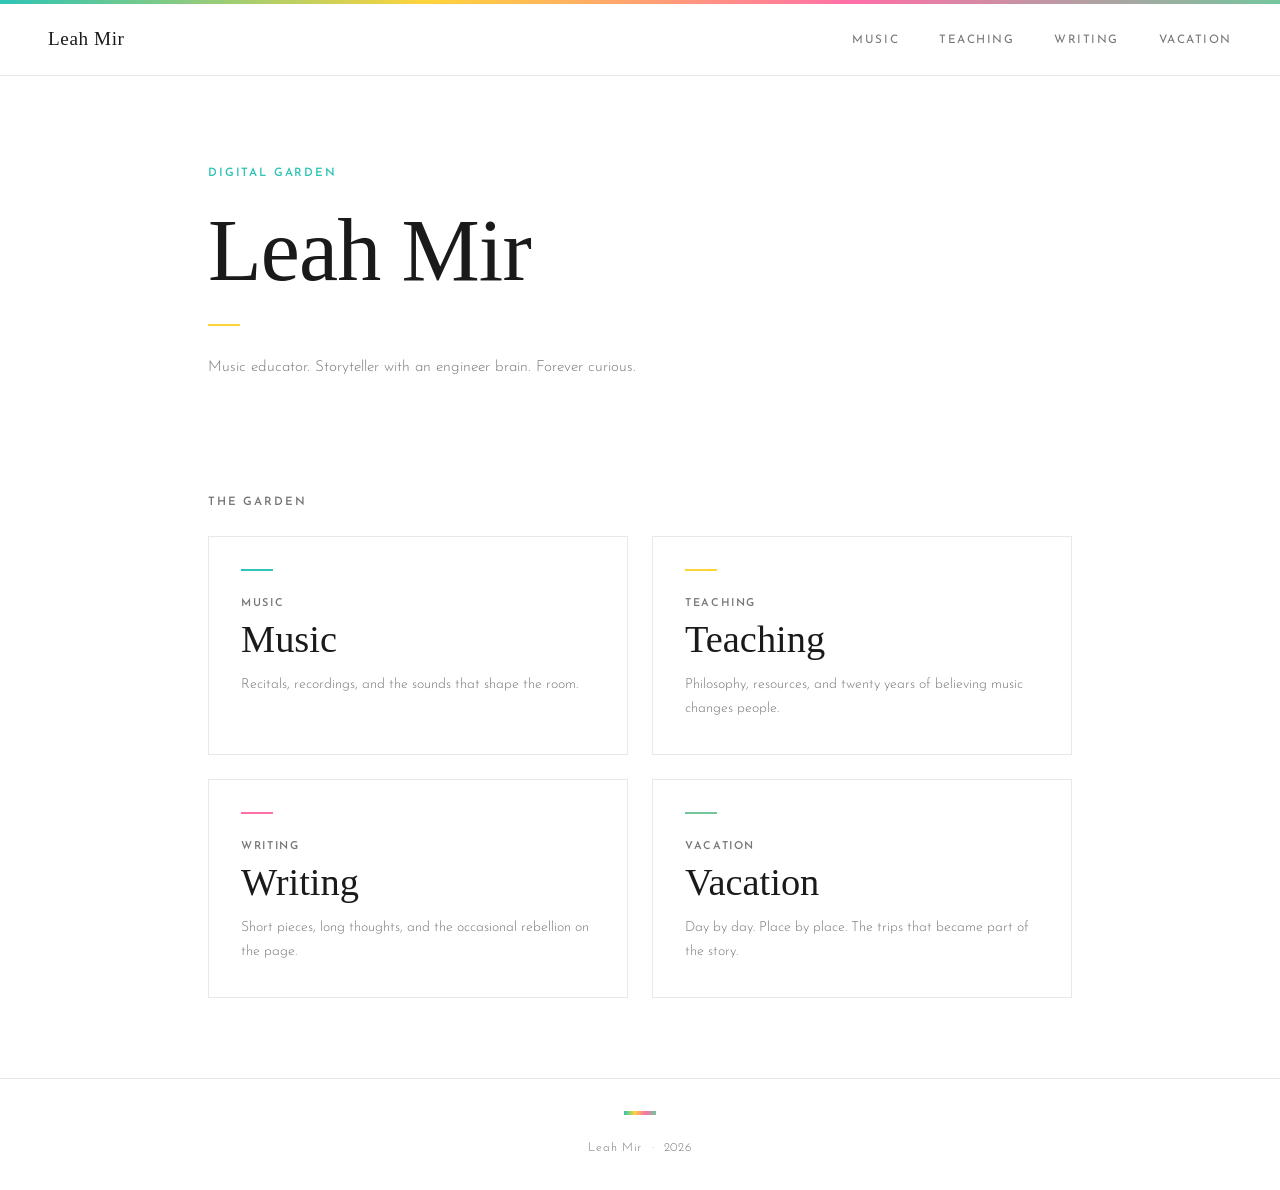
==== index.html @ bf8323f6 "Add files via upload" ====
<!DOCTYPE html>
<html lang="en">
<head>
  <meta charset="UTF-8">
  <meta name="viewport" content="width=device-width, initial-scale=1.0">
  <title>Leah Mir</title>
  <meta name="description" content="Leah Mir — Music educator, storyteller, digital garden.">
  <link rel="stylesheet" href="style.css">
</head>
<body>

  <!-- Gradient bar (Turquoise → Yellow → Pink → Green) -->
  <div class="gradient-bar"></div>

  <!-- Navigation — built from site-config.js -->
  <nav class="site-nav">
    <a href="index.html" class="site-nav__logo">Leah Mir</a>
    <ul class="site-nav__links" id="nav-links"></ul>
  </nav>

  <!-- Hero -->
  <main class="page-wrap">
    <section class="hero">
      <p class="hero__eyebrow">Digital Garden</p>
      <h1 class="hero__name" id="hero-name"></h1>
      <span class="yellow-rule" style="margin-top:1.75rem;"></span>
      <p class="hero__tagline" id="hero-tagline"></p>
    </section>

    <!-- Section cards — built from site-config.js -->
    <p class="sections-label">The Garden</p>
    <div class="section-grid" id="section-grid"></div>
  </main>

  <!-- Footer -->
  <footer class="site-footer">
    <div class="gradient-bar"></div>
    <p style="margin-top:1.5rem;">Leah Mir &nbsp;&middot;&nbsp; <span id="footer-year"></span></p>
  </footer>

  <!-- Site config must load before the inline script runs -->
  <script src="site-config.js"></script>
  <script>
    (function () {
      const { name, tagline, sections } = SITE_CONFIG;

      // Hero
      document.getElementById('hero-name').textContent    = name;
      document.getElementById('hero-tagline').textContent = tagline;
      document.getElementById('footer-year').textContent  = new Date().getFullYear();

      // Navigation
      const navEl = document.getElementById('nav-links');
      sections.forEach(function (s) {
        var li = document.createElement('li');
        var a  = document.createElement('a');
        a.href        = s.href;
        a.textContent = s.title;
        li.appendChild(a);
        navEl.appendChild(li);
      });

      // Section cards
      var gridEl = document.getElementById('section-grid');
      sections.forEach(function (s) {
        var card = document.createElement('a');
        card.href      = s.href;
        card.className = 'section-card';
        card.innerHTML =
          '<span class="section-card__bar" style="background:' + s.accent + '"></span>' +
          '<p class="section-card__label">' + s.title + '</p>' +
          '<h2 class="section-card__title">' + s.title + '</h2>' +
          '<p class="section-card__desc">' + s.description + '</p>';
        gridEl.appendChild(card);
      });
    })();
  </script>

</body>
</html>
---- style.css ----
/* ============================================================
   LEAH MIR — DIGITAL GARDEN
   "White space does the work; color is the rebellion."
   ============================================================ */

@import url('https://fonts.googleapis.com/css2?family=Cormorant+Garant:ital,wght@0,400;0,500;1,400;1,500&family=Josefin+Sans:wght@300;400;600&display=swap');

/* --- Variables --- */
:root {
  --turquoise: #2EC4B6;
  --yellow:    #FFD43B;
  --pink:      #FF6FA8;
  --green:     #74C69D;
  --white:     #FFFFFF;
  --gray-100:  #F6F6F6;
  --gray-200:  #E8E8E8;
  --gray-400:  #AAAAAA;
  --text:      #1A1A1A;
  --text-muted:#777777;
}

/* --- Reset --- */
*, *::before, *::after { box-sizing: border-box; margin: 0; padding: 0; }
img { max-width: 100%; display: block; }
a   { text-decoration: none; color: inherit; }
ul  { list-style: none; }

/* --- Base --- */
body {
  font-family: 'Josefin Sans', sans-serif;
  font-weight: 300;
  color: var(--text);
  background: var(--white);
  line-height: 1.6;
}

/* ============================================================
   SHARED COMPONENTS
   ============================================================ */

/* Gradient bar — top and bottom of every page */
.gradient-bar {
  height: 4px;
  background: linear-gradient(to right, var(--turquoise), var(--yellow), var(--pink), var(--green));
  width: 100%;
  display: block;
}

/* Yellow rule — section divider, 32px wide per brand brief */
.yellow-rule {
  width: 32px;
  height: 2px;
  background: var(--yellow);
  display: block;
}

/* Navigation */
.site-nav {
  padding: 1.25rem 3rem;
  display: flex;
  justify-content: space-between;
  align-items: center;
  border-bottom: 1px solid var(--gray-200);
}

.site-nav__logo {
  font-family: 'Cormorant Garant', serif;
  font-size: 1.2rem;
  font-weight: 400;
  letter-spacing: 0.03em;
  color: var(--text);
}

.site-nav__links {
  display: flex;
  gap: 2.5rem;
}

.site-nav__links a {
  font-size: 0.73rem;
  font-weight: 400;
  letter-spacing: 0.13em;
  text-transform: uppercase;
  color: var(--text-muted);
  transition: color 0.2s;
}

.site-nav__links a:hover,
.site-nav__links a.active {
  color: var(--turquoise);
}

/* Page wrapper */
.page-wrap {
  max-width: 960px;
  margin: 0 auto;
  padding: 0 3rem;
}

/* Footer */
.site-footer {
  border-top: 1px solid var(--gray-200);
  padding: 2rem 3rem;
  text-align: center;
  font-size: 0.75rem;
  color: var(--text-muted);
  letter-spacing: 0.06em;
}

.site-footer .gradient-bar {
  width: 32px;
  margin: 0 auto 1.5rem;
}

/* ============================================================
   INDEX PAGE — HERO + SECTION GRID
   ============================================================ */

.hero {
  padding: 5.5rem 0 4rem;
}

.hero__eyebrow {
  font-size: 0.72rem;
  font-weight: 600;
  letter-spacing: 0.16em;
  text-transform: uppercase;
  color: var(--turquoise);
  margin-bottom: 1.5rem;
}

.hero__name {
  font-family: 'Cormorant Garant', serif;
  font-size: 5.5rem;
  font-weight: 400;
  line-height: 1.02;
  letter-spacing: -0.01em;
}

.hero__tagline {
  font-size: 0.95rem;
  font-weight: 300;
  color: var(--text-muted);
  max-width: 460px;
  line-height: 1.8;
  margin-top: 1.75rem;
}

.sections-label {
  font-size: 0.72rem;
  font-weight: 600;
  letter-spacing: 0.16em;
  text-transform: uppercase;
  color: var(--text-muted);
  margin: 3rem 0 1.5rem;
}

.section-grid {
  display: grid;
  grid-template-columns: repeat(2, 1fr);
  gap: 1.5rem;
  padding-bottom: 5rem;
}

.section-card {
  display: block;
  border: 1px solid var(--gray-200);
  padding: 2rem;
  color: var(--text);
  transition: border-color 0.25s ease, box-shadow 0.25s ease;
}

.section-card:hover {
  border-color: var(--turquoise);
  box-shadow: 0 2px 18px rgba(46, 196, 182, 0.08);
}

.section-card__bar {
  display: block;
  width: 32px;
  height: 2px;
  margin-bottom: 1.5rem;
}

.section-card__label {
  font-size: 0.68rem;
  font-weight: 600;
  letter-spacing: 0.15em;
  text-transform: uppercase;
  color: var(--text-muted);
  margin-bottom: 0.4rem;
}

.section-card__title {
  font-family: 'Cormorant Garant', serif;
  font-size: 2.4rem;
  font-weight: 400;
  line-height: 1.1;
  margin-bottom: 0.75rem;
}

.section-card__desc {
  font-size: 0.875rem;
  font-weight: 300;
  color: var(--text-muted);
  line-height: 1.75;
}

/* ============================================================
   INNER PAGE — SHARED HEADER
   ============================================================ */

.inner-hero {
  padding: 3.5rem 0 2.5rem;
  border-bottom: 1px solid var(--gray-200);
  margin-bottom: 3rem;
}

.inner-hero__back {
  display: inline-block;
  font-size: 0.72rem;
  font-weight: 400;
  letter-spacing: 0.1em;
  text-transform: uppercase;
  color: var(--text-muted);
  margin-bottom: 1.5rem;
  transition: color 0.2s;
}

.inner-hero__back:hover { color: var(--turquoise); }

.inner-hero h1 {
  font-family: 'Cormorant Garant', serif;
  font-size: 3.75rem;
  font-weight: 400;
  line-height: 1.05;
  margin-bottom: 0.5rem;
}

.inner-hero p {
  font-size: 0.9rem;
  font-weight: 300;
  color: var(--text-muted);
  max-width: 480px;
  line-height: 1.8;
  margin-top: 1.25rem;
}

/* ============================================================
   MUSIC PAGE
   ============================================================ */

.video-grid {
  display: grid;
  grid-template-columns: repeat(2, 1fr);
  gap: 2.5rem;
  padding-bottom: 5rem;
}

.video-item__embed {
  position: relative;
  padding-bottom: 56.25%; /* 16:9 */
  height: 0;
  overflow: hidden;
  background: var(--gray-100);
  margin-bottom: 1rem;
}

.video-item__embed iframe {
  position: absolute;
  top: 0; left: 0;
  width: 100%; height: 100%;
  border: none;
}

.video-item__title {
  font-family: 'Cormorant Garant', serif;
  font-size: 1.3rem;
  font-weight: 400;
  margin-bottom: 0.3rem;
}

.video-item__meta {
  font-size: 0.78rem;
  color: var(--text-muted);
  letter-spacing: 0.05em;
}

/* ============================================================
   WRITING PAGE
   ============================================================ */

.writing-list {
  padding-bottom: 5rem;
}

.writing-entry {
  padding: 2.25rem 0;
  border-bottom: 1px solid var(--gray-200);
}

.writing-entry:first-child { padding-top: 0; }

.writing-entry__date {
  font-size: 0.72rem;
  font-weight: 400;
  letter-spacing: 0.1em;
  color: var(--text-muted);
  margin-bottom: 0.5rem;
}

.writing-entry__title {
  font-family: 'Cormorant Garant', serif;
  font-size: 1.9rem;
  font-weight: 400;
  line-height: 1.15;
  margin-bottom: 0.6rem;
}

.writing-entry__excerpt {
  font-size: 0.88rem;
  color: var(--text-muted);
  line-height: 1.75;
  max-width: 580px;
}

.writing-entry__link {
  display: inline-block;
  margin-top: 0.85rem;
  font-size: 0.72rem;
  font-weight: 600;
  letter-spacing: 0.12em;
  text-transform: uppercase;
  color: var(--turquoise);
  transition: opacity 0.2s;
}

.writing-entry__link:hover { opacity: 0.7; }

/* ============================================================
   TEACHING PAGE
   ============================================================ */

.teaching-section {
  padding-bottom: 2.5rem;
  margin-bottom: 2.5rem;
  border-bottom: 1px solid var(--gray-200);
}

.teaching-section:last-child {
  border-bottom: none;
  padding-bottom: 5rem;
}

.teaching-section h2 {
  font-family: 'Cormorant Garant', serif;
  font-size: 2.1rem;
  font-weight: 400;
  margin-bottom: 1rem;
}

.teaching-section p {
  font-size: 0.9rem;
  color: var(--text-muted);
  line-height: 1.8;
  max-width: 600px;
  margin-bottom: 0.75rem;
}

/* ============================================================
   VACATION PAGE — APP LAYOUT
   ============================================================ */

/* Full-height three-column layout */
.vacation-layout {
  display: flex;
  height: calc(100vh - 53px); /* minus gradient bar + nav */
  overflow: hidden;
}

/* --- Left panel: vacation list + day list --- */
.v-sidebar {
  width: 270px;
  min-width: 270px;
  border-right: 1px solid var(--gray-200);
  display: flex;
  flex-direction: column;
  overflow-y: auto;
  background: var(--white);
}

.v-sidebar__header {
  padding: 1.5rem 1.5rem 1rem;
  border-bottom: 1px solid var(--gray-200);
  flex-shrink: 0;
}

.v-sidebar__home {
  display: block;
  font-size: 0.68rem;
  font-weight: 400;
  letter-spacing: 0.1em;
  text-transform: uppercase;
  color: var(--text-muted);
  margin-bottom: 0.6rem;
  transition: color 0.2s;
}

.v-sidebar__home:hover { color: var(--turquoise); }

.v-sidebar__title {
  font-family: 'Cormorant Garant', serif;
  font-size: 1.05rem;
  font-weight: 400;
  color: var(--text);
}

/* Vacation list items */
.v-vac-list { padding: 0.5rem 0; }

.v-vac-item {
  display: block;
  width: 100%;
  text-align: left;
  background: none;
  border: none;
  border-left: 3px solid transparent;
  padding: 0.75rem 1.5rem;
  cursor: pointer;
  font-family: 'Josefin Sans', sans-serif;
  font-size: 0.85rem;
  font-weight: 400;
  color: var(--text-muted);
  transition: all 0.2s;
  line-height: 1.4;
}

.v-vac-item:hover { background: var(--gray-100); color: var(--text); }
.v-vac-item.active { border-left-color: var(--turquoise); background: var(--gray-100); color: var(--text); }

.v-vac-item__year {
  display: block;
  font-size: 0.68rem;
  color: var(--text-muted);
  margin-top: 0.1rem;
}

/* Day list */
.v-day-section {
  border-top: 1px solid var(--gray-200);
  padding: 0.5rem 0;
  display: none;
}

.v-day-section.visible { display: block; }

.v-day-section__label {
  padding: 0.6rem 1.5rem 0.3rem;
  font-size: 0.68rem;
  font-weight: 600;
  letter-spacing: 0.12em;
  text-transform: uppercase;
  color: var(--text-muted);
}

.v-day-item {
  display: block;
  width: 100%;
  text-align: left;
  background: none;
  border: none;
  border-left: 3px solid transparent;
  padding: 0.55rem 1.5rem 0.55rem 2rem;
  cursor: pointer;
  font-family: 'Josefin Sans', sans-serif;
  font-size: 0.8rem;
  font-weight: 300;
  color: var(--text-muted);
  transition: all 0.2s;
  line-height: 1.4;
}

.v-day-item:hover { background: var(--gray-100); color: var(--text); }
.v-day-item.active { border-left-color: var(--green); background: var(--gray-100); color: var(--text); font-weight: 400; }

.v-day-item__num {
  font-weight: 600;
  color: var(--turquoise);
  margin-right: 0.35rem;
  font-size: 0.75rem;
}

/* --- Center: Map --- */
.v-map-area {
  flex: 1;
  position: relative;
  min-width: 0;
}

#vacation-map {
  width: 100%;
  height: 100%;
}

/* Leaflet popup brand style */
.leaflet-popup-content-wrapper {
  border-radius: 0 !important;
  font-family: 'Josefin Sans', sans-serif !important;
  font-weight: 300;
  font-size: 0.8rem;
  box-shadow: 0 2px 12px rgba(0,0,0,0.12) !important;
}

.leaflet-popup-content b {
  font-weight: 600;
  font-family: 'Cormorant Garant', serif;
  font-size: 1rem;
}

/* --- Right panel: Day detail --- */
.v-detail {
  width: 300px;
  min-width: 300px;
  border-left: 1px solid var(--gray-200);
  padding: 2rem 1.75rem;
  overflow-y: auto;
  background: var(--white);
  display: none;
}

.v-detail.visible { display: block; }

.v-detail__day-label {
  font-size: 0.68rem;
  font-weight: 600;
  letter-spacing: 0.14em;
  text-transform: uppercase;
  color: var(--turquoise);
  margin-bottom: 0.25rem;
}

.v-detail__date {
  font-size: 0.78rem;
  color: var(--text-muted);
  margin-bottom: 1.25rem;
}

.v-detail__title {
  font-family: 'Cormorant Garant', serif;
  font-size: 1.9rem;
  font-weight: 400;
  line-height: 1.15;
  margin-bottom: 1rem;
}

.v-detail__rule {
  width: 32px;
  height: 2px;
  background: var(--yellow);
  margin-bottom: 1.25rem;
}

.v-detail__notes {
  font-size: 0.875rem;
  font-weight: 300;
  line-height: 1.8;
  color: var(--text);
  margin-bottom: 1.75rem;
}

.v-detail__highlights-label {
  font-size: 0.68rem;
  font-weight: 600;
  letter-spacing: 0.14em;
  text-transform: uppercase;
  color: var(--text-muted);
  margin-bottom: 0.75rem;
}

.v-detail__highlights { list-style: none; }

.v-detail__highlights li {
  font-size: 0.84rem;
  font-weight: 300;
  color: var(--text-muted);
  padding: 0.45rem 0;
  border-bottom: 1px solid var(--gray-200);
  display: flex;
  align-items: center;
  gap: 0.6rem;
}

.v-detail__highlights li::before {
  content: '';
  display: inline-block;
  width: 5px;
  height: 5px;
  background: var(--green);
  border-radius: 50%;
  flex-shrink: 0;
}

/* ============================================================
   RESPONSIVE
   ============================================================ */

@media (max-width: 768px) {
  .site-nav { padding: 1rem 1.25rem; }
  .site-nav__links { gap: 1.25rem; }
  .page-wrap { padding: 0 1.25rem; }
  .hero__name { font-size: 3.25rem; }
  .section-grid { grid-template-columns: 1fr; }
  .video-grid { grid-template-columns: 1fr; }

  .vacation-layout {
    flex-direction: column;
    height: auto;
    overflow: visible;
  }
  .v-sidebar {
    width: 100%;
    min-width: 0;
    max-height: 220px;
    border-right: none;
    border-bottom: 1px solid var(--gray-200);
  }
  .v-map-area { height: 60vw; min-height: 280px; }
  .v-detail {
    width: 100%;
    min-width: 0;
    border-left: none;
    border-top: 1px solid var(--gray-200);
  }
}
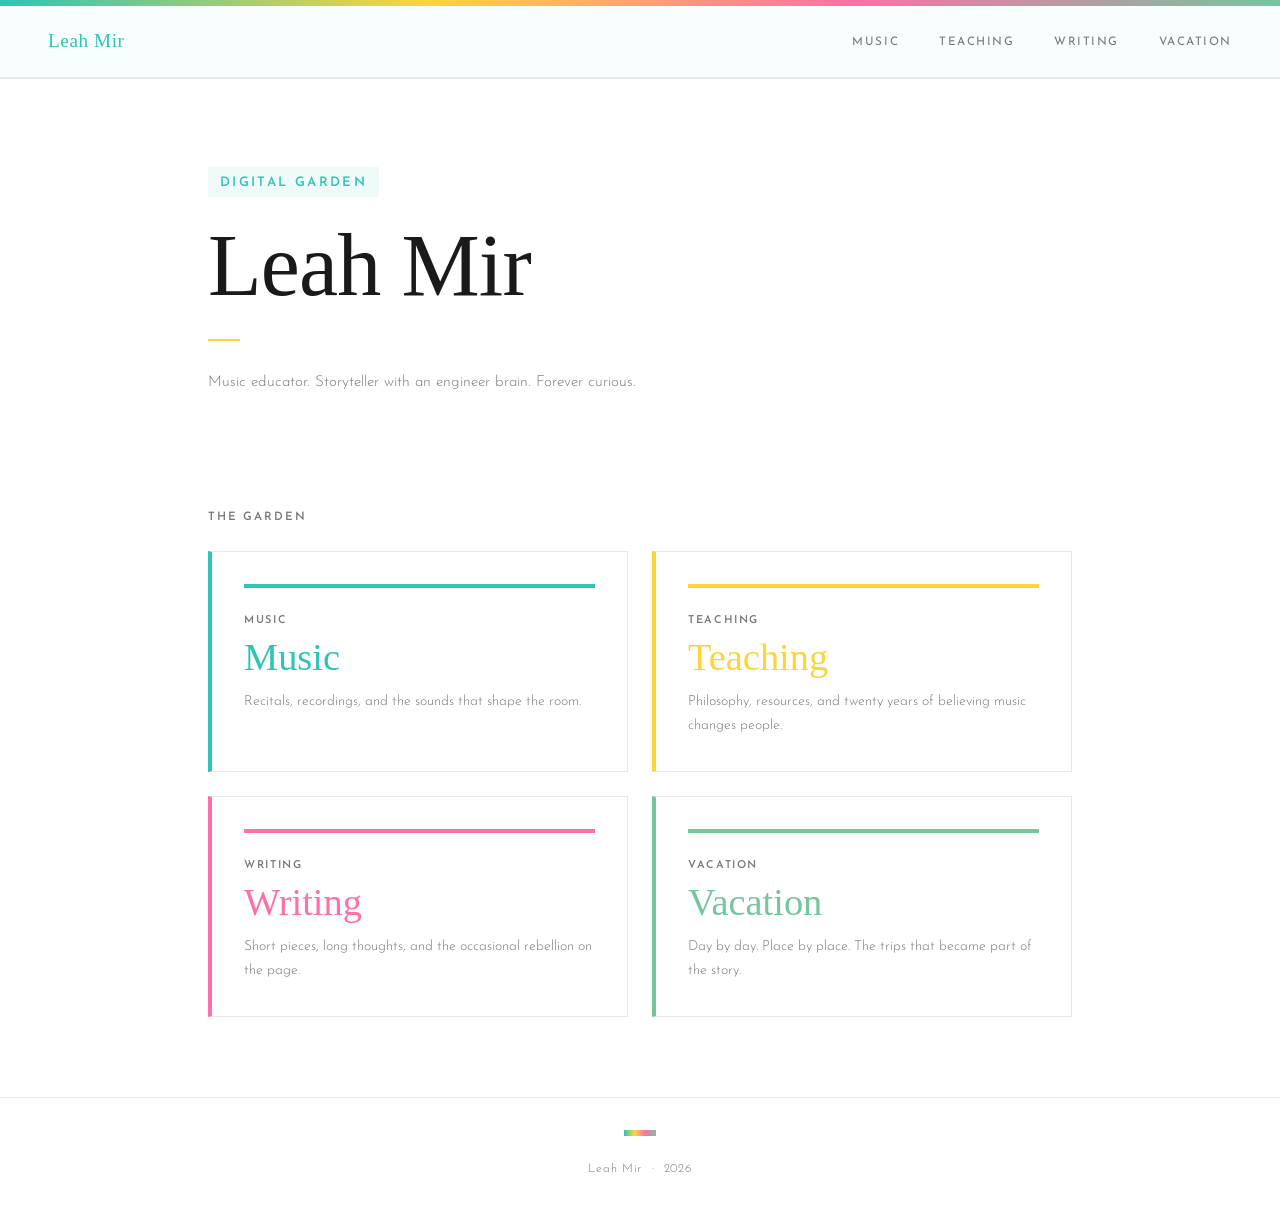
==== commit 99181dc7: "Add files via upload" ====
--- a/index.html
+++ b/index.html
@@ -66,10 +66,11 @@
         var card = document.createElement('a');
         card.href      = s.href;
         card.className = 'section-card';
+        card.style.borderLeft = '4px solid ' + s.accent;
         card.innerHTML =
           '<span class="section-card__bar" style="background:' + s.accent + '"></span>' +
           '<p class="section-card__label">' + s.title + '</p>' +
-          '<h2 class="section-card__title">' + s.title + '</h2>' +
+          '<h2 class="section-card__title" style="color:' + s.accent + '">' + s.title + '</h2>' +
           '<p class="section-card__desc">' + s.description + '</p>';
         gridEl.appendChild(card);
       });
--- a/style.css
+++ b/style.css
@@ -40,7 +40,7 @@
 
 /* Gradient bar — top and bottom of every page */
 .gradient-bar {
-  height: 4px;
+  height: 6px;
   background: linear-gradient(to right, var(--turquoise), var(--yellow), var(--pink), var(--green));
   width: 100%;
   display: block;
@@ -60,7 +60,8 @@
   display: flex;
   justify-content: space-between;
   align-items: center;
-  border-bottom: 1px solid var(--gray-200);
+  border-bottom: 2px solid var(--gray-200);
+  background: rgba(46, 196, 182, 0.03);
 }
 
 .site-nav__logo {
@@ -68,7 +69,7 @@
   font-size: 1.2rem;
   font-weight: 400;
   letter-spacing: 0.03em;
-  color: var(--text);
+  color: var(--turquoise);
 }
 
 .site-nav__links {
@@ -121,12 +122,15 @@
 }
 
 .hero__eyebrow {
-  font-size: 0.72rem;
-  font-weight: 600;
-  letter-spacing: 0.16em;
+  font-size: 0.82rem;
+  font-weight: 600;
+  letter-spacing: 0.18em;
   text-transform: uppercase;
   color: var(--turquoise);
   margin-bottom: 1.5rem;
+  background: rgba(46, 196, 182, 0.08);
+  display: inline-block;
+  padding: 0.3rem 0.75rem;
 }
 
 .hero__name {
@@ -177,8 +181,8 @@
 
 .section-card__bar {
   display: block;
-  width: 32px;
-  height: 2px;
+  width: 100%;
+  height: 4px;
   margin-bottom: 1.5rem;
 }
 
@@ -235,6 +239,7 @@
   font-weight: 400;
   line-height: 1.05;
   margin-bottom: 0.5rem;
+  color: var(--turquoise);
 }
 
 .inner-hero p {
